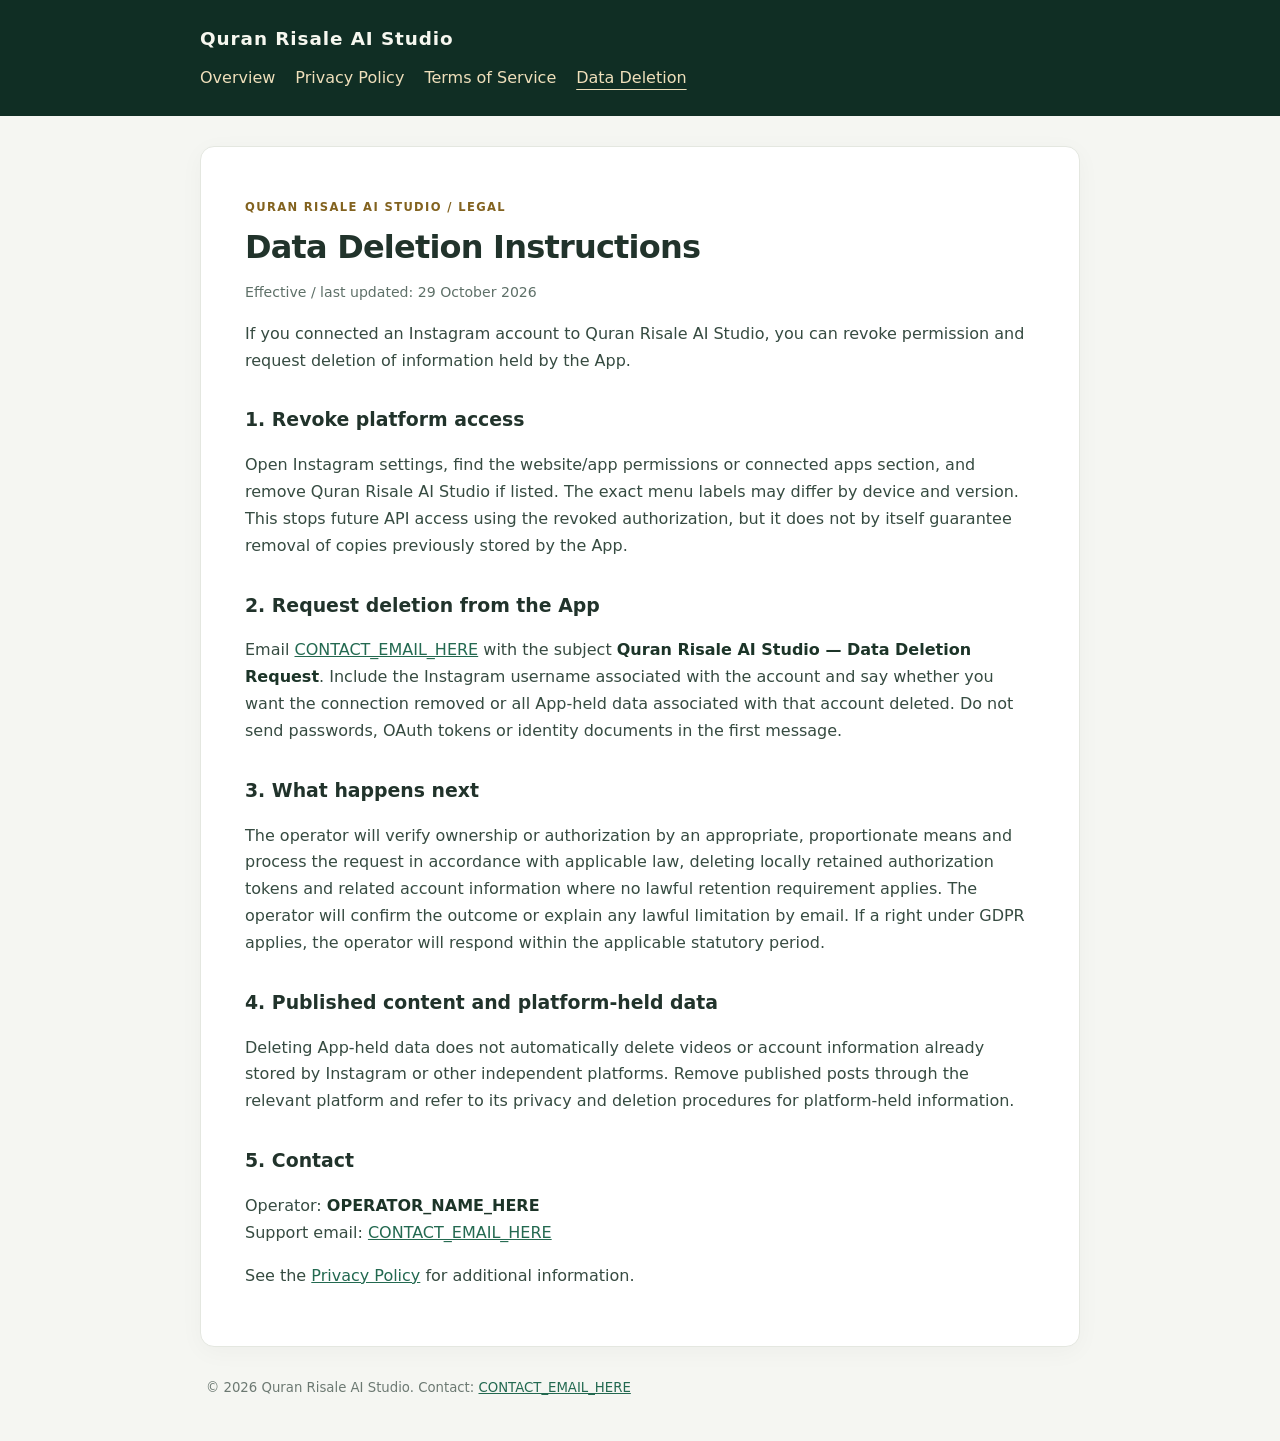
==== deletion.html @ 97b9589c "first" ====
<!doctype html>
<html lang="en"><head><meta charset="utf-8"><meta name="viewport" content="width=device-width,initial-scale=1"><meta name="robots" content="index,follow"><title>Data Deletion Instructions — Quran Risale AI Studio</title><meta name="description" content="Quran Risale AI Studio legal and privacy information"><link rel="stylesheet" href="style.css"></head><body>
<header><div class="brand">Quran Risale AI Studio</div><nav aria-label="Legal pages"><a href="index.html" >Overview</a><a href="privacy.html" >Privacy Policy</a><a href="terms.html" >Terms of Service</a><a href="deletion.html" aria-current="page">Data Deletion</a></nav></header>
<main><p class="eyebrow">Quran Risale AI Studio / Legal</p><h1>Data Deletion Instructions</h1><p class="updated">Effective / last updated: 29 October 2026</p><p>If you connected an Instagram account to Quran Risale AI Studio, you can revoke permission and request deletion of information held by the App.</p>
<h2>1. Revoke platform access</h2><p>Open Instagram settings, find the website/app permissions or connected apps section, and remove Quran Risale AI Studio if listed. The exact menu labels may differ by device and version. This stops future API access using the revoked authorization, but it does not by itself guarantee removal of copies previously stored by the App.</p>
<h2>2. Request deletion from the App</h2><p>Email <a href="mailto:CONTACT_EMAIL_HERE">CONTACT_EMAIL_HERE</a> with the subject <strong>Quran Risale AI Studio — Data Deletion Request</strong>. Include the Instagram username associated with the account and say whether you want the connection removed or all App-held data associated with that account deleted. Do not send passwords, OAuth tokens or identity documents in the first message.</p>
<h2>3. What happens next</h2><p>The operator will verify ownership or authorization by an appropriate, proportionate means and process the request in accordance with applicable law, deleting locally retained authorization tokens and related account information where no lawful retention requirement applies. The operator will confirm the outcome or explain any lawful limitation by email. If a right under GDPR applies, the operator will respond within the applicable statutory period.</p>
<h2>4. Published content and platform-held data</h2><p>Deleting App-held data does not automatically delete videos or account information already stored by Instagram or other independent platforms. Remove published posts through the relevant platform and refer to its privacy and deletion procedures for platform-held information.</p>
<h2>5. Contact</h2><p>Operator: <strong>OPERATOR_NAME_HERE</strong><br>Support email: <a href="mailto:CONTACT_EMAIL_HERE">CONTACT_EMAIL_HERE</a></p><p>See the <a href="privacy.html">Privacy Policy</a> for additional information.</p></main><footer>© 2026 Quran Risale AI Studio. Contact: <a href="mailto:CONTACT_EMAIL_HERE">CONTACT_EMAIL_HERE</a></footer></body></html>
---- style.css ----
:root{color-scheme:light;--ink:#21332b;--muted:#5e7068;--accent:#97772f;--surface:#fff;--bg:#f5f6f2;--line:#e4e7e0}*{box-sizing:border-box}html{font-family:system-ui,-apple-system,Segoe UI,Roboto,Arial,sans-serif;line-height:1.68}body{margin:0;background:var(--bg);color:var(--ink)}header{background:#102e24;color:#f6f7ef;padding:24px max(24px,calc((100vw - 880px)/2));}header .brand{font-size:1.15rem;letter-spacing:.05em;font-weight:650}nav{display:flex;flex-wrap:wrap;gap:20px;margin-top:10px}nav a{color:#efdfbb;text-decoration:none}nav a[aria-current=page]{text-decoration:underline;text-underline-offset:6px}main{max-width:880px;background:var(--surface);border:1px solid var(--line);border-radius:14px;margin:30px auto;padding:40px 44px;box-shadow:0 5px 24px rgba(10,33,22,.035)}h1{line-height:1.18;letter-spacing:-.025em;font-size:2rem;margin:0 0 12px}h2{font-size:1.18rem;margin:30px 0 10px}h3{font-size:1rem;margin:18px 0 6px}p,li{color:#364b41}ul{padding-left:24px}li{margin:5px 0}a{color:#236950;overflow-wrap:anywhere}strong{color:#1c3428}.eyebrow{color:#82621f;letter-spacing:.12em;text-transform:uppercase;font-size:.72rem;font-weight:750}.updated{color:var(--muted);font-size:.88rem}.notice{padding:14px 18px;background:#fff9e9;border-left:4px solid #ba9346;border-radius:7px}.small{font-size:.89rem;color:var(--muted)}footer{max-width:880px;margin:24px auto 42px;padding:0 6px;color:#6c7972;font-size:.83rem}@media(max-width:720px){main{margin:14px 10px;padding:26px 22px}header{padding:20px}footer{padding:0 18px}h1{font-size:1.55rem}}
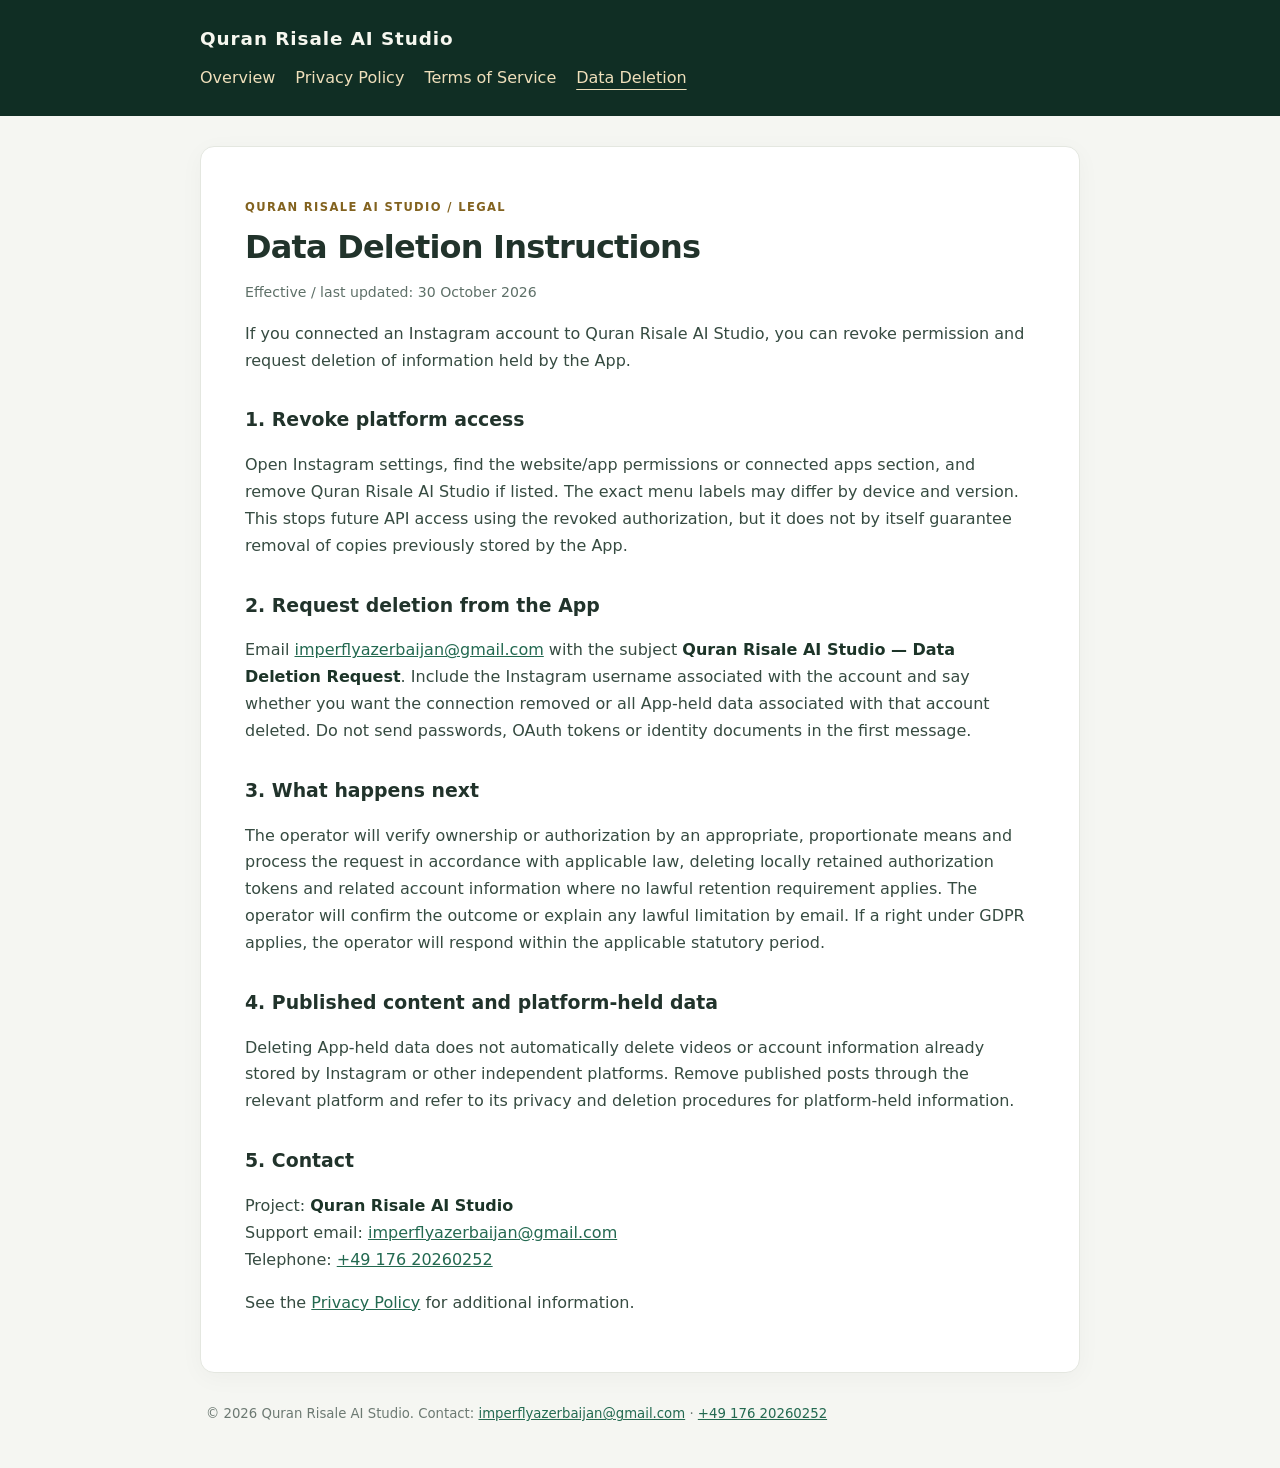
==== commit b643c99c: "Update legal pages and contact information" ====
--- a/deletion.html
+++ b/deletion.html
@@ -1,9 +1,9 @@
 <!doctype html>
 <html lang="en"><head><meta charset="utf-8"><meta name="viewport" content="width=device-width,initial-scale=1"><meta name="robots" content="index,follow"><title>Data Deletion Instructions — Quran Risale AI Studio</title><meta name="description" content="Quran Risale AI Studio legal and privacy information"><link rel="stylesheet" href="style.css"></head><body>
 <header><div class="brand">Quran Risale AI Studio</div><nav aria-label="Legal pages"><a href="index.html" >Overview</a><a href="privacy.html" >Privacy Policy</a><a href="terms.html" >Terms of Service</a><a href="deletion.html" aria-current="page">Data Deletion</a></nav></header>
-<main><p class="eyebrow">Quran Risale AI Studio / Legal</p><h1>Data Deletion Instructions</h1><p class="updated">Effective / last updated: 29 October 2026</p><p>If you connected an Instagram account to Quran Risale AI Studio, you can revoke permission and request deletion of information held by the App.</p>
+<main><p class="eyebrow">Quran Risale AI Studio / Legal</p><h1>Data Deletion Instructions</h1><p class="updated">Effective / last updated: 30 October 2026</p><p>If you connected an Instagram account to Quran Risale AI Studio, you can revoke permission and request deletion of information held by the App.</p>
 <h2>1. Revoke platform access</h2><p>Open Instagram settings, find the website/app permissions or connected apps section, and remove Quran Risale AI Studio if listed. The exact menu labels may differ by device and version. This stops future API access using the revoked authorization, but it does not by itself guarantee removal of copies previously stored by the App.</p>
-<h2>2. Request deletion from the App</h2><p>Email <a href="mailto:CONTACT_EMAIL_HERE">CONTACT_EMAIL_HERE</a> with the subject <strong>Quran Risale AI Studio — Data Deletion Request</strong>. Include the Instagram username associated with the account and say whether you want the connection removed or all App-held data associated with that account deleted. Do not send passwords, OAuth tokens or identity documents in the first message.</p>
+<h2>2. Request deletion from the App</h2><p>Email <a href="mailto:imperflyazerbaijan@gmail.com">imperflyazerbaijan@gmail.com</a> with the subject <strong>Quran Risale AI Studio — Data Deletion Request</strong>. Include the Instagram username associated with the account and say whether you want the connection removed or all App-held data associated with that account deleted. Do not send passwords, OAuth tokens or identity documents in the first message.</p>
 <h2>3. What happens next</h2><p>The operator will verify ownership or authorization by an appropriate, proportionate means and process the request in accordance with applicable law, deleting locally retained authorization tokens and related account information where no lawful retention requirement applies. The operator will confirm the outcome or explain any lawful limitation by email. If a right under GDPR applies, the operator will respond within the applicable statutory period.</p>
 <h2>4. Published content and platform-held data</h2><p>Deleting App-held data does not automatically delete videos or account information already stored by Instagram or other independent platforms. Remove published posts through the relevant platform and refer to its privacy and deletion procedures for platform-held information.</p>
-<h2>5. Contact</h2><p>Operator: <strong>OPERATOR_NAME_HERE</strong><br>Support email: <a href="mailto:CONTACT_EMAIL_HERE">CONTACT_EMAIL_HERE</a></p><p>See the <a href="privacy.html">Privacy Policy</a> for additional information.</p></main><footer>© 2026 Quran Risale AI Studio. Contact: <a href="mailto:CONTACT_EMAIL_HERE">CONTACT_EMAIL_HERE</a></footer></body></html>+<h2>5. Contact</h2><p>Project: <strong>Quran Risale AI Studio</strong><br>Support email: <a href="mailto:imperflyazerbaijan@gmail.com">imperflyazerbaijan@gmail.com</a><br>Telephone: <a href="tel:+4917620260252">+49 176 20260252</a></p><p>See the <a href="privacy.html">Privacy Policy</a> for additional information.</p></main><footer>© 2026 Quran Risale AI Studio. Contact: <a href="mailto:imperflyazerbaijan@gmail.com">imperflyazerbaijan@gmail.com</a> · <a href="tel:+4917620260252">+49 176 20260252</a></footer></body></html>
